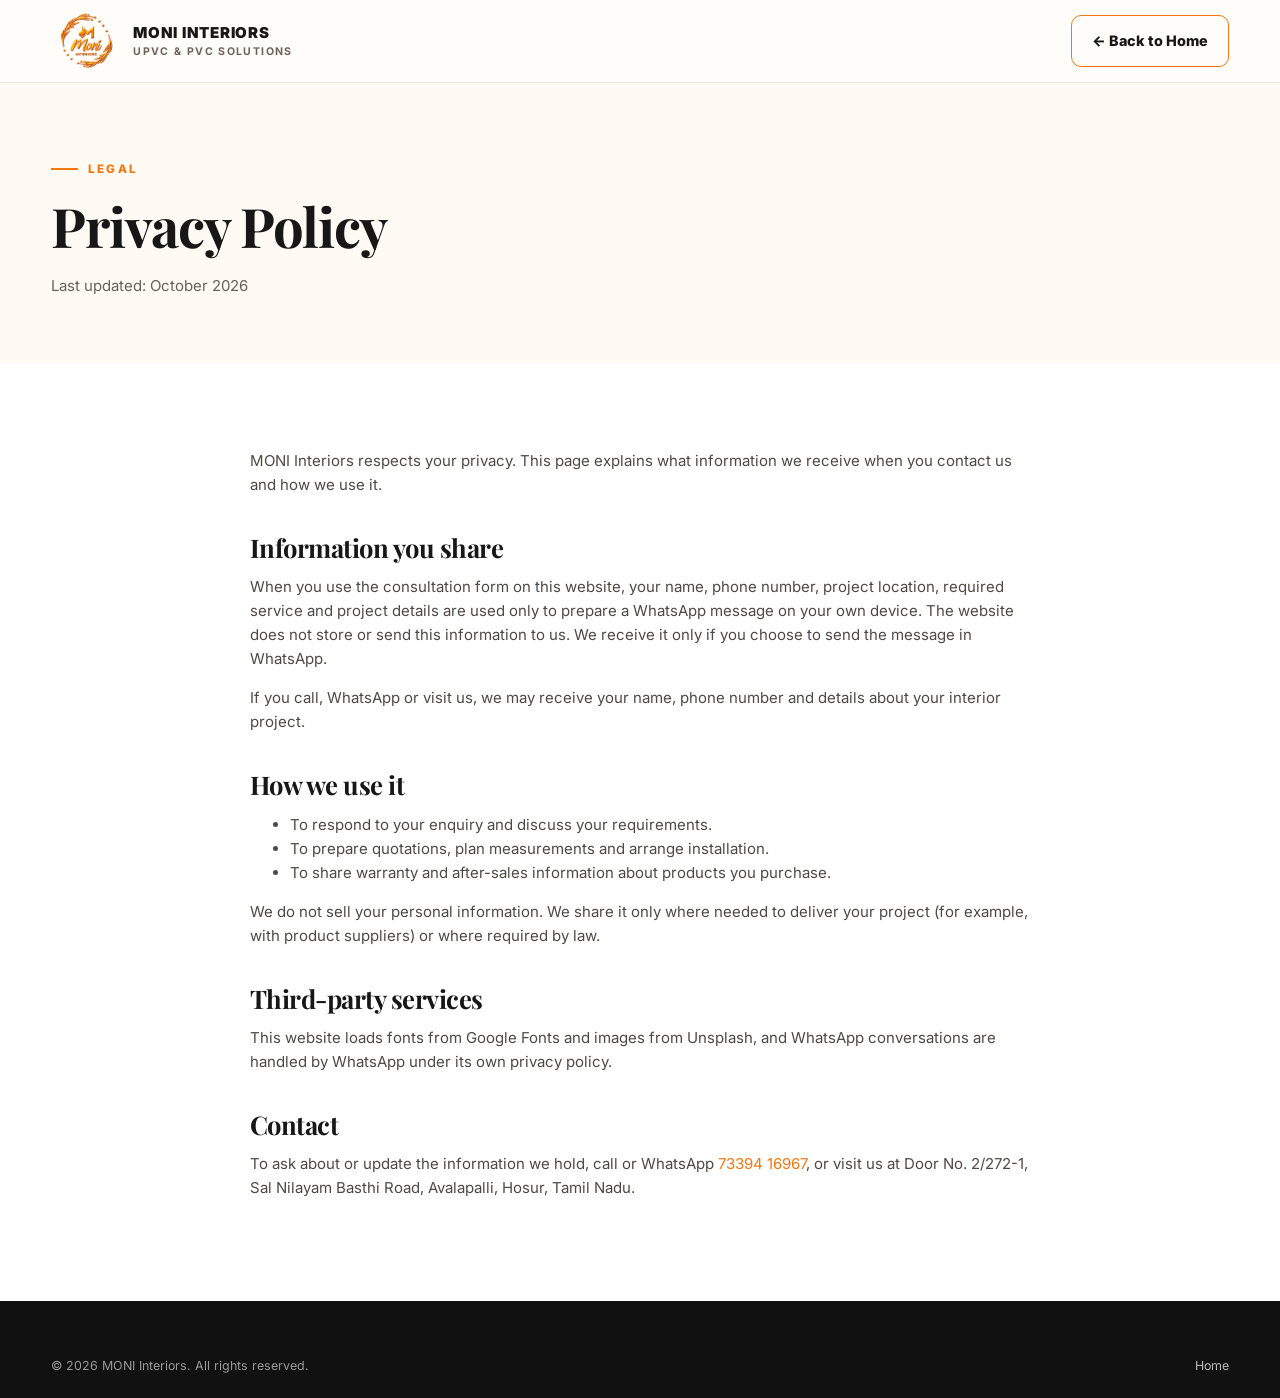
==== privacy.html @ c28a3096 "Build MONI Interiors single-page website Implements the approved design with separate CSS/JS, optimi" ====
<!DOCTYPE html>
<html lang="en">
<head>
<meta charset="UTF-8">
<meta name="viewport" content="width=device-width, initial-scale=1.0">
<title>Privacy Policy | MONI Interiors</title>
<meta name="description" content="How MONI Interiors handles the details you share when you enquire through our website, phone or WhatsApp.">
<meta name="theme-color" content="#171717">
<link rel="canonical" href="https://www.moniinteriors.com/privacy">
<link rel="icon" type="image/png" href="assets/img/moni-interiors-logo-180.png">
<link rel="preconnect" href="https://fonts.googleapis.com">
<link rel="preconnect" href="https://fonts.gstatic.com" crossorigin>
<link href="https://fonts.googleapis.com/css2?family=Inter:wght@400;600;700;800;900&family=Playfair+Display:wght@600;700&display=swap" rel="stylesheet">
<link rel="stylesheet" href="assets/css/styles.css">
</head>
<body>
<header class="nav"><div class="container nav-inner">
  <a class="brand" href="index.html" aria-label="MONI Interiors home"><img src="assets/img/moni-interiors-logo-180.png" width="72" height="72" alt="MONI Interiors logo"><span class="brand-text">MONI INTERIORS<small>UPVC &amp; PVC SOLUTIONS</small></span></a>
  <a class="btn btn-outline" href="index.html">← Back to Home</a>
</div></header>
<main>
  <section class="page-hero"><div class="container"><span class="eyebrow">Legal</span><h1 style="font-size:clamp(2.2rem,5vw,3.4rem)">Privacy Policy</h1><p class="muted">Last updated: October 2026</p></div></section>
  <section class="section"><div class="container prose">
    <p>MONI Interiors respects your privacy. This page explains what information we receive when you contact us and how we use it.</p>
    <h2>Information you share</h2>
    <p>When you use the consultation form on this website, your name, phone number, project location, required service and project details are used only to prepare a WhatsApp message on your own device. The website does not store or send this information to us. We receive it only if you choose to send the message in WhatsApp.</p>
    <p>If you call, WhatsApp or visit us, we may receive your name, phone number and details about your interior project.</p>
    <h2>How we use it</h2>
    <ul>
      <li>To respond to your enquiry and discuss your requirements.</li>
      <li>To prepare quotations, plan measurements and arrange installation.</li>
      <li>To share warranty and after-sales information about products you purchase.</li>
    </ul>
    <p>We do not sell your personal information. We share it only where needed to deliver your project (for example, with product suppliers) or where required by law.</p>
    <h2>Third-party services</h2>
    <p>This website loads fonts from Google Fonts and images from Unsplash, and WhatsApp conversations are handled by WhatsApp under its own privacy policy.</p>
    <h2>Contact</h2>
    <p>To ask about or update the information we hold, call or WhatsApp <a class="orange" href="tel:+917339416967">73394 16967</a>, or visit us at Door No. 2/272-1, Sal Nilayam Basthi Road, Avalapalli, Hosur, Tamil Nadu.</p>
  </div></section>
</main>
<footer class="footer"><div class="container"><div class="footer-bottom" style="margin-top:0;border-top:0;padding-top:0"><span>© <span id="year">2026</span> MONI Interiors. All rights reserved.</span><span><a href="index.html">Home</a></span></div></div></footer>
<script src="assets/js/main.js"></script>
</body>
</html>
---- assets/css/styles.css ----
/* MONI Interiors — site styles (built from the approved single-page design) */
:root{--orange:#f47712;--orange2:#ff9d19;--gold:#ffc94a;--ink:#171717;--muted:#66615d;--cream:#fffaf3;--white:#fff;--line:#eee4d7;--radius:18px;--shadow:0 14px 40px #2a170f12;--serif:"Playfair Display",Georgia,"Times New Roman",serif;--sans:Inter,ui-sans-serif,system-ui,-apple-system,BlinkMacSystemFont,"Segoe UI",sans-serif}
*{box-sizing:border-box}
html{scroll-behavior:smooth;scroll-padding-top:90px}
body{margin:0;font-family:var(--sans);color:var(--ink);background:#fff;font-size:15px;line-height:1.6;-webkit-font-smoothing:antialiased}
a{color:inherit;text-decoration:none}
img{max-width:100%;display:block}
button,input,select,textarea{font:inherit}
:focus-visible{outline:3px solid var(--orange);outline-offset:3px;border-radius:6px}
.skip-link{position:absolute;left:12px;top:-60px;z-index:100;background:var(--ink);color:#fff;padding:10px 16px;border-radius:8px;font-weight:700}
.skip-link:focus{top:12px}
.container{width:min(1200px,92%);margin:auto}
.icon{width:1.1em;height:1.1em;flex:none;fill:none;stroke:currentColor;stroke-width:2;stroke-linecap:round;stroke-linejoin:round}
.icon-fill{fill:currentColor;stroke:none}

/* Type */
.eyebrow{display:inline-flex;align-items:center;gap:10px;text-transform:uppercase;letter-spacing:.18em;font-size:.73rem;font-weight:800;color:var(--orange)}
.eyebrow:before{content:"";height:2px;width:27px;background:var(--orange)}
h1,h2,h3,p{margin-top:0}
h1,h2,.serif{font-family:var(--serif);letter-spacing:-.02em;font-weight:700}
h1{font-size:clamp(2.6rem,5.2vw,5rem);line-height:1.02;margin:20px 0}
h2{font-size:clamp(2rem,3.8vw,3.2rem);line-height:1.1;margin:13px 0 14px}
h3{line-height:1.25}
.orange{color:var(--orange)}
.muted{color:var(--muted)}
.section{padding:86px 0}
.section-head{max-width:720px;margin:0 auto 38px;text-align:center}
.section-head .eyebrow:before{display:none}
.section-head p{color:var(--muted);margin-bottom:0}

/* Top bar + nav */
.topbar{background:#0f0f0f;color:#eee;font-size:.78rem;padding:8px 0}
.topbar .container{display:flex;justify-content:space-between;gap:15px;flex-wrap:wrap}
.topbar a{color:#ffc45b}
.nav{position:sticky;top:0;z-index:20;background:#fffdf9f2;backdrop-filter:blur(16px);-webkit-backdrop-filter:blur(16px);border-bottom:1px solid #eee7df;transition:box-shadow .25s}
.nav.scrolled{box-shadow:0 8px 30px #2a170f14}
.nav-inner{display:flex;align-items:center;justify-content:space-between;min-height:82px;gap:25px}
.brand{display:flex;align-items:center;gap:10px;min-width:190px}
.brand img{width:72px;height:72px;object-fit:contain}
.brand-text{font-size:.94rem;font-weight:900;letter-spacing:.05em;line-height:1.15}
.brand-text small{display:block;color:#6e6258;font-size:.66rem;font-weight:700;letter-spacing:.13em;margin-top:5px}
.navlinks{display:flex;align-items:center;gap:25px;font-size:.88rem;font-weight:650}
.navlinks a{position:relative;transition:color .2s}
.navlinks a:hover,.navlinks a.active{color:var(--orange)}
.navlinks a.active:after{content:"";position:absolute;left:0;right:0;bottom:-6px;height:2px;background:var(--orange);border-radius:2px}
.menu-btn{display:none;background:none;border:0;padding:6px;color:var(--ink);cursor:pointer}
.menu-btn .icon{width:28px;height:28px}

/* Buttons */
.btn{display:inline-flex;align-items:center;justify-content:center;gap:9px;padding:13px 20px;border-radius:10px;border:1px solid transparent;font-weight:800;font-size:.9rem;cursor:pointer;transition:transform .2s,box-shadow .2s,background .2s}
.btn:hover{transform:translateY(-2px);box-shadow:0 10px 25px #f4771230}
.btn-primary{background:linear-gradient(135deg,var(--orange),#ff8a00);color:#fff}
.btn-outline{border-color:var(--orange);color:var(--ink);background:transparent}
.btn-white{background:#fff;color:var(--orange)}
.text-link{font-size:.85rem;font-weight:800;color:var(--orange);display:inline-flex;align-items:center;gap:7px}
.text-link .icon,.btn .icon-arrow{transition:transform .2s}
.text-link:hover .icon,.btn:hover .icon-arrow{transform:translateX(3px)}

/* Hero */
.hero{position:relative;overflow:hidden;background:linear-gradient(100deg,#fffaf3 0%,#fffaf3 42%,#f4e4ce 100%);min-height:580px;display:flex;align-items:center}
.hero:before{content:"";position:absolute;inset:0;background:radial-gradient(circle at 5% 95%,#ffce7630,transparent 25%),linear-gradient(90deg,#fffaf3 0%,#fffaf3f2 36%,#fffaf330 61%,transparent 100%);z-index:1;pointer-events:none}
.hero-image{position:absolute;right:0;top:0;width:63%;height:100%;object-fit:cover;object-position:center}
.hero .container{position:relative;z-index:2;padding-top:70px;padding-bottom:70px}
.hero-copy{max-width:610px}
.hero h1 span{color:var(--orange)}
.hero-copy>p{font-size:1.08rem;color:#4e4944;max-width:540px}
.hero-points{display:flex;gap:10px 18px;flex-wrap:wrap;margin:25px 0 30px;font-size:.82rem;font-weight:700}
.hero-points span{display:flex;align-items:center;gap:7px}
.hero-points .icon{color:var(--orange)}
.hero-actions{display:flex;gap:12px;flex-wrap:wrap}

/* Stats */
.stats{background:#171717;color:#fff}
.stats-grid{display:grid;grid-template-columns:repeat(4,1fr);padding:22px 0}
.stat{display:flex;align-items:center;justify-content:center;gap:15px;padding:5px 20px;border-right:1px solid #ffffff2a}
.stat:last-child{border:0}
.stat .icon{width:30px;height:30px;color:var(--orange2);stroke-width:1.6}
.stat strong{display:block;color:#ffae32;font-size:1.35rem;line-height:1.2}
.stat small{color:#e8e4e0}

/* Services */
.service-grid{display:grid;grid-template-columns:repeat(4,1fr);gap:18px}
.service-card{border:1px solid #eee7df;border-radius:var(--radius);overflow:hidden;background:#fff;box-shadow:var(--shadow);transition:transform .25s,box-shadow .25s}
.service-card:hover{transform:translateY(-6px);box-shadow:0 20px 45px #26170e18}
.service-card img{width:100%;height:190px;object-fit:cover}
.service-content{padding:19px}
.service-content h3{font-size:1.04rem;margin:0 0 8px}
.service-content p{font-size:.88rem;color:var(--muted);margin:0 0 15px}

/* Why */
.why{background:var(--cream)}
.why-grid{display:grid;grid-template-columns:1fr 1fr;gap:55px;align-items:center}
.why-photo{position:relative}
.why-photo img{width:100%;height:540px;object-fit:cover;border-radius:22px}
.floating-card{position:absolute;bottom:22px;right:-18px;background:#fff;padding:22px;border-radius:16px;box-shadow:var(--shadow);max-width:220px}
.floating-card strong{display:block;font-size:1.6rem;color:var(--orange)}
.floating-card p{margin:8px 0 0;font-size:.82rem}
.benefit-grid{display:grid;grid-template-columns:1fr 1fr;gap:22px;margin-top:28px}
.benefit{display:flex;gap:13px}
.benefit-icon{flex:0 0 43px;height:43px;border-radius:12px;background:#fff0db;color:var(--orange);display:grid;place-items:center}
.benefit-icon .icon{width:22px;height:22px}
.benefit h3{font-size:1rem;margin:0 0 5px}
.benefit p{font-size:.86rem;color:var(--muted);margin:0}

/* Projects */
.projects{background:#171717;color:#fff}
.projects .section-head p{color:#c8c1b8}
.projects h2 .accent{color:#ff9b24}
.project-grid{display:grid;grid-template-columns:1.2fr 1fr 1fr;gap:16px}
.project{position:relative;overflow:hidden;border-radius:16px;min-height:260px;background:#333}
.project:first-child{grid-row:span 2}
.project img{width:100%;height:100%;min-height:260px;object-fit:cover;transition:transform .5s}
.project:hover img{transform:scale(1.05)}
.project:after{content:"";position:absolute;inset:40% 0 0;background:linear-gradient(transparent,#000c)}
.project-label{position:absolute;z-index:1;bottom:20px;left:20px;right:20px}
.project-label small{color:#ffc66d;text-transform:uppercase;letter-spacing:.12em;font-weight:800}
.project-label h3{margin:5px 0 0;font-size:1.25rem}
.project-note{font-size:.78rem;color:#c6bfb6;margin-top:22px}

/* Process */
.process-grid{display:grid;grid-template-columns:repeat(4,1fr);gap:22px}
.step{padding:25px;border:1px solid var(--line);border-radius:16px;position:relative;transition:border-color .25s,box-shadow .25s}
.step:hover{border-color:#ffd9a6;box-shadow:var(--shadow)}
.step-num{font-family:var(--serif);font-size:2.5rem;color:#ffc98a;line-height:1}
.step h3{margin:17px 0 8px;font-size:1.05rem}
.step p{font-size:.88rem;color:var(--muted);margin:0}

/* Regions */
.regions{background:#fff8ef}
.region-grid{display:grid;grid-template-columns:repeat(4,1fr);gap:16px}
.region{background:#fff;border:1px solid #f0e4d6;padding:24px;border-radius:16px}
.region .icon{width:28px;height:28px;color:var(--orange)}
.region h3{margin:12px 0 6px}
.region p{font-size:.86rem;color:var(--muted);margin:0}

/* FAQ */
.faq-grid{max-width:850px;margin:auto}
.faq-item{border-bottom:1px solid var(--line);padding:20px 0}
.faq-item summary{font-weight:800;cursor:pointer;list-style:none;display:flex;justify-content:space-between;gap:15px}
.faq-item summary::-webkit-details-marker{display:none}
.faq-item summary:after{content:"+";font-size:1.3rem;line-height:1;color:var(--orange)}
.faq-item[open] summary:after{content:"\2212"}
.faq-item p{margin:12px 0 0;color:var(--muted);max-width:760px}

/* CTA */
.cta-band{background:linear-gradient(115deg,#f47712,#ff9e19);color:#fff;padding:42px 0;position:relative;overflow:hidden}
.cta-band:after{content:"";position:absolute;inset:0;background:repeating-linear-gradient(165deg,transparent 0 22px,#ffffff0c 23px 25px);pointer-events:none}
.cta-inner{display:flex;align-items:center;justify-content:space-between;gap:25px;position:relative;z-index:1}
.cta-inner h2{font-size:clamp(1.8rem,3vw,2.5rem);margin:0 0 8px}
.cta-inner p{margin:0;color:#fff3e5}
.cta-actions{display:flex;gap:12px;flex-wrap:wrap}
.btn-ghost{border-color:#ffffffa0;color:#fff;background:transparent}

/* Footer */
.footer{background:#111;color:#eee;padding:55px 0 22px}
.footer-grid{display:grid;grid-template-columns:1.4fr 1fr 1fr 1.2fr;gap:35px}
.footer .brand{margin-bottom:15px}
.footer .brand-text{color:#fff}
.footer .brand-text small{color:#a99c90}
.footer p,.footer a,.footer address{color:#bbb;font-size:.88rem;font-style:normal}
.footer a:hover{color:#ffad3c}
.footer h3{font-size:.9rem;color:#ffad3c;text-transform:uppercase;letter-spacing:.1em}
.footer-links{display:grid;gap:9px}
.footer-links a,.footer-links address{display:flex;gap:8px;align-items:flex-start}
.footer-links .icon{margin-top:.2em;color:#ffad3c}
.tagline{font-family:var(--serif);font-style:italic;color:#ffc66d!important}
.footer-bottom{border-top:1px solid #ffffff20;margin-top:35px;padding-top:18px;display:flex;justify-content:space-between;gap:15px;color:#999;font-size:.78rem}
.footer-bottom a{font-size:.78rem}

/* WhatsApp float */
.wa-float{position:fixed;z-index:30;right:22px;bottom:22px;width:58px;height:58px;border-radius:50%;background:#20c56b;color:#fff;display:grid;place-items:center;box-shadow:0 10px 28px #0003;transition:transform .2s}
.wa-float:hover{transform:scale(1.07)}
.wa-float .icon{width:30px;height:30px}

/* Modal + form */
.form-grid{display:grid;grid-template-columns:1fr 1fr;gap:14px}
.field{display:grid;gap:6px}
.field.full{grid-column:1/-1}
.field label{font-size:.84rem;font-weight:750}
.field input,.field select,.field textarea{border:1px solid #e6ddd2;border-radius:10px;padding:12px 13px;background:#fff;width:100%;outline-color:var(--orange)}
.field textarea{min-height:100px;resize:vertical}
.field input:user-invalid,.field select:user-invalid{border-color:#d93a2b}
.modal{display:none;position:fixed;inset:0;background:#0009;z-index:50;align-items:center;justify-content:center;padding:20px}
.modal.open{display:flex}
.modal-box{background:#fff;border-radius:20px;padding:30px;width:min(560px,100%);max-height:90vh;overflow:auto;position:relative;animation:pop .25s ease}
@keyframes pop{from{opacity:0;transform:translateY(12px) scale(.98)}to{opacity:1;transform:none}}
.close{position:absolute;right:18px;top:15px;border:0;background:#f4eee7;border-radius:50%;width:35px;height:35px;font-size:1.2rem;cursor:pointer;display:grid;place-items:center}
.modal-box h2{font-size:2rem}
.small-note{font-size:.75rem;color:#81776d;margin:10px 0 0}
body.no-scroll{overflow:hidden}

/* Simple pages (404, privacy) */
.page-hero{background:var(--cream);padding:70px 0 50px}
.prose{max-width:780px}
.prose h2{font-size:1.6rem;margin-top:36px}
.prose p,.prose li{color:#4e4944}
.notfound{min-height:60vh;display:grid;place-items:center;text-align:center;padding:80px 0}

/* Scroll reveal */
.js .reveal{opacity:0;transform:translateY(22px);transition:opacity .7s ease,transform .7s ease}
.js .reveal.visible{opacity:1;transform:none}
@media (prefers-reduced-motion:reduce){html{scroll-behavior:auto}.reveal{opacity:1;transform:none;transition:none}*{animation:none!important;transition:none!important}}

@media(max-width:1000px){
.navlinks{gap:14px}.navlinks a{font-size:.82rem}
.hero-image{width:66%;opacity:.62}
.hero:before{background:linear-gradient(90deg,#fffaf3 0%,#fffaf3ed 48%,#fffaf355 100%)}
.service-grid{grid-template-columns:repeat(2,1fr)}
.footer-grid{grid-template-columns:1fr 1fr}
.process-grid{grid-template-columns:repeat(2,1fr)}
.region-grid{grid-template-columns:repeat(2,1fr)}
}
@media(max-width:860px){
.menu-btn{display:block}
.navlinks{display:none;position:absolute;top:100%;left:0;right:0;background:#fffdf9;padding:12px 5% 20px;border-bottom:1px solid var(--line);flex-direction:column;align-items:stretch;gap:0;box-shadow:0 20px 30px #2a170f14}
.navlinks.open{display:flex}
.navlinks a{padding:12px 0;border-bottom:1px solid #f1e9e0;font-size:.95rem}
.navlinks a.active:after{display:none}
.nav-cta{display:none}
}
@media(max-width:720px){
.topbar .container{justify-content:center}.topbar .container span:first-child{display:none}
.nav-inner{min-height:72px}.brand img{width:60px;height:60px}.brand{min-width:0}
.hero{min-height:650px;align-items:flex-end}
.hero-image{width:100%;height:52%;opacity:1;top:0;object-position:center}
.hero:before{background:linear-gradient(0deg,#fffaf3 0%,#fffaf3 46%,#fffaf360 74%,transparent 100%)}
.hero .container{padding-top:300px;padding-bottom:42px}
.hero-copy{max-width:100%}
h1{font-size:clamp(2.4rem,11vw,4rem)}
.hero-copy>p{font-size:1rem}
.hero-points{gap:10px 15px;margin:20px 0}.hero-points span{font-size:.76rem}
.stats-grid{grid-template-columns:1fr 1fr;padding:10px 0}
.stat{justify-content:flex-start;padding:15px 10px;border-right:0;border-bottom:1px solid #ffffff20}
.stat:nth-child(odd){border-right:1px solid #ffffff20}
.stat:nth-last-child(-n+2){border-bottom:0}
.stat strong{font-size:1.12rem}.stat small{font-size:.75rem}
.section{padding:62px 0}
.service-grid{gap:12px}.service-card img{height:140px}.service-content{padding:14px}.service-content h3{font-size:.95rem}.service-content p{font-size:.8rem}
.why-grid{grid-template-columns:1fr;gap:35px}.why-photo img{height:340px}
.floating-card{right:10px;bottom:12px}
.benefit-grid{gap:18px}
.project-grid{grid-template-columns:1fr 1fr}
.project:first-child{grid-row:auto;grid-column:1/-1;min-height:300px}
.project{min-height:200px}.project img{min-height:200px}
.project-label{left:14px;bottom:14px}.project-label h3{font-size:1rem}
.process-grid{gap:12px}.step{padding:18px}
.region{padding:18px}
.cta-inner{align-items:flex-start;flex-direction:column}
.footer-grid{grid-template-columns:1fr 1fr;gap:28px}
.footer-grid>div:first-child{grid-column:1/-1}
.footer-bottom{flex-direction:column}
.wa-float{right:15px;bottom:15px}
.form-grid{grid-template-columns:1fr}.field.full{grid-column:auto}
.modal-box{padding:24px 20px}
}
@media(max-width:420px){
.service-grid{grid-template-columns:1fr}
.service-card{display:grid;grid-template-columns:38% 1fr}
.service-card img{height:100%;min-height:170px}
.benefit-grid{grid-template-columns:1fr}
.project-grid{grid-template-columns:1fr}.project:first-child{grid-column:auto}
.region-grid{grid-template-columns:1fr}
.hero-actions .btn,.cta-actions .btn{width:100%}
.footer-grid{grid-template-columns:1fr}.footer-grid>div:first-child{grid-column:auto}
}
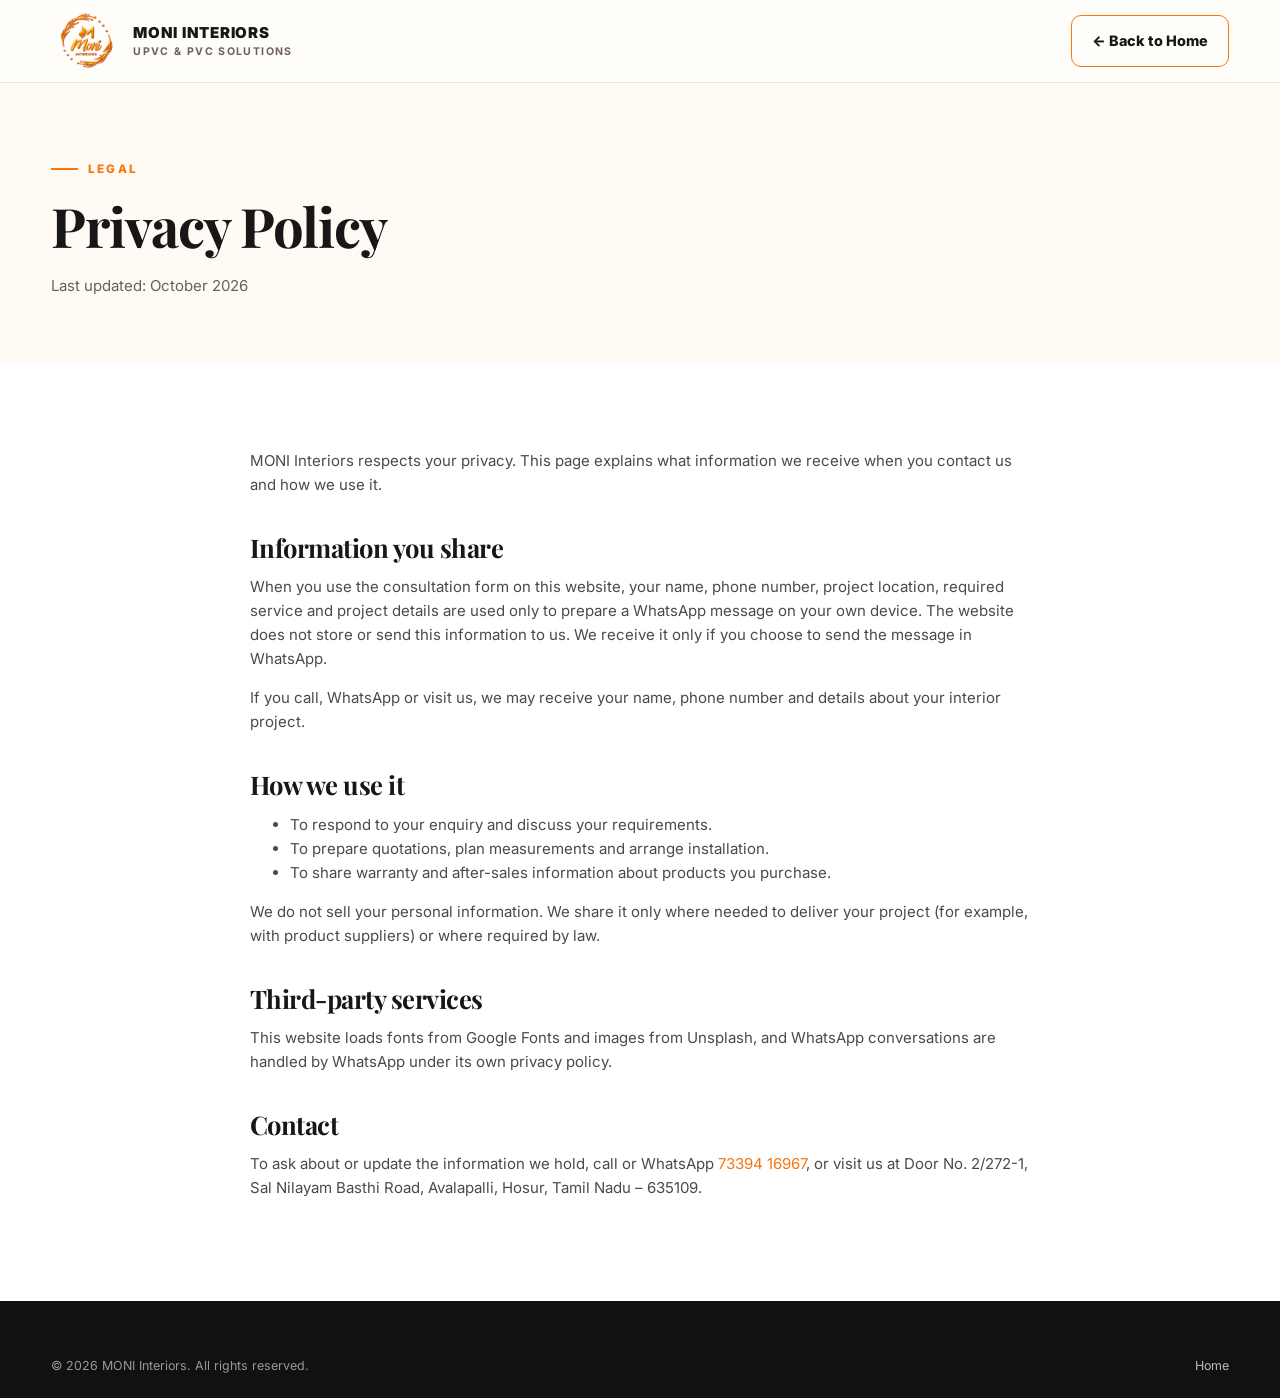
==== commit e651dde2: "Add pincode 635109 to address Co-Authored-By: Claude Opus 5.5 <noreply@anthropic.com>" ====
--- a/privacy.html
+++ b/privacy.html
@@ -6,7 +6,7 @@
 <title>Privacy Policy | MONI Interiors</title>
 <meta name="description" content="How MONI Interiors handles the details you share when you enquire through our website, phone or WhatsApp.">
 <meta name="theme-color" content="#171717">
-<link rel="canonical" href="https://www.moniinteriors.com/privacy">
+<link rel="canonical" href="https://moniinterior.vercel.app/privacy">
 <link rel="icon" type="image/png" href="assets/img/moni-interiors-logo-180.png">
 <link rel="preconnect" href="https://fonts.googleapis.com">
 <link rel="preconnect" href="https://fonts.gstatic.com" crossorigin>
@@ -35,7 +35,7 @@
     <h2>Third-party services</h2>
     <p>This website loads fonts from Google Fonts and images from Unsplash, and WhatsApp conversations are handled by WhatsApp under its own privacy policy.</p>
     <h2>Contact</h2>
-    <p>To ask about or update the information we hold, call or WhatsApp <a class="orange" href="tel:+917339416967">73394 16967</a>, or visit us at Door No. 2/272-1, Sal Nilayam Basthi Road, Avalapalli, Hosur, Tamil Nadu.</p>
+    <p>To ask about or update the information we hold, call or WhatsApp <a class="orange" href="tel:+917339416967">73394 16967</a>, or visit us at Door No. 2/272-1, Sal Nilayam Basthi Road, Avalapalli, Hosur, Tamil Nadu – 635109.</p>
   </div></section>
 </main>
 <footer class="footer"><div class="container"><div class="footer-bottom" style="margin-top:0;border-top:0;padding-top:0"><span>© <span id="year">2026</span> MONI Interiors. All rights reserved.</span><span><a href="index.html">Home</a></span></div></div></footer>
--- a/assets/css/styles.css
+++ b/assets/css/styles.css
@@ -163,7 +163,10 @@
 .footer-links{display:grid;gap:9px}
 .footer-links a,.footer-links address{display:flex;gap:8px;align-items:flex-start}
 .footer-links .icon{margin-top:.2em;color:#ffad3c}
-.tagline{font-family:var(--serif);font-style:italic;color:#ffc66d!important}
+.social{display:flex;gap:10px;margin-top:18px}
+.footer .social a{width:40px;height:40px;border-radius:50%;display:grid;place-items:center;background:#ffffff12;border:1px solid #ffffff22;color:#ffad3c;transition:background .2s,color .2s,transform .2s}
+.footer .social a:hover{background:var(--orange);border-color:var(--orange);color:#fff;transform:translateY(-2px)}
+.social .icon{width:19px;height:19px}
 .footer-bottom{border-top:1px solid #ffffff20;margin-top:35px;padding-top:18px;display:flex;justify-content:space-between;gap:15px;color:#999;font-size:.78rem}
 .footer-bottom a{font-size:.78rem}
 
